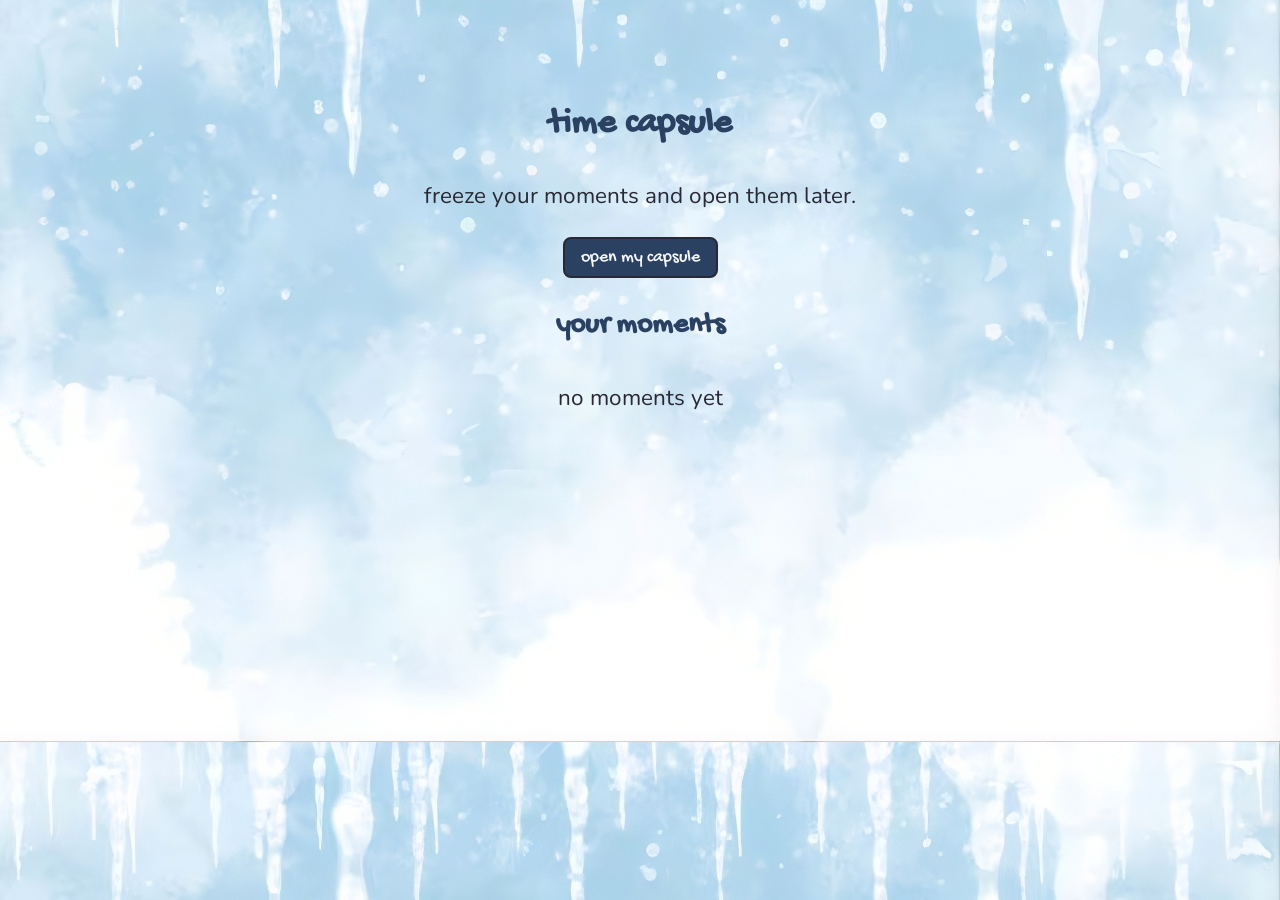
==== home.html @ cf1de0c2 "home" ====
<!DOCTYPE html>
<html lang="en">
<head>
  <meta charset="UTF-8">
  <title>time capsule</title>

  <link rel="stylesheet" href="https://fonts.googleapis.com/css2?family=Gochi+Hand&family=Nunito:wght@400;700&display=swap">
  <link rel="stylesheet" href="style.css">

  <style>
    .home { max-width: 600px; margin: 0 auto; padding: 8vh 24px; text-align: center; }
    .home ul { list-style: none; padding: 0; }
    .home li { padding: 6px 0; }
  </style>
</head>
<body id = "homepage">
  <main class="home">
    <h1>time capsule</h1>
    <p>freeze your moments and open them later.</p>

    <button id="open">open my capsule</button>

    <h2>your moments</h2>
    <ul id="moments"></ul>
  </main>

  <script>
    document.getElementById("open").addEventListener("click", function () {
      location.href = "index.html";
    });
    const list = document.getElementById("moments");
    let tabs = [];
    try {
      const saved = JSON.parse(localStorage.getItem("timeCapsule"));
      if (saved && saved.tabs) tabs = saved.tabs;
    } catch (e) {}

    if (!tabs.length) {
      const li = document.createElement("li");
      li.textContent = "no moments yet";
      list.appendChild(li);
    }

    tabs.forEach(function (tab) {
      const n = tab.photos.length;
      let text = tab.name + " · " + n + " photo" + (n === 1 ? "" : "s");
      if (tab.sealedUntil && Date.now() < tab.sealedUntil) {
        text += " · sealed until " + new Date(tab.sealedUntil).toLocaleString();
      }
      const li = document.createElement("li");
      li.textContent = text;
      list.appendChild(li);
    });
  </script>
</body>
</html>
---- style.css ----
:root {
    --main: #2b4162;
    --secondary: #68d8f4;
    --light: #f8fafc;
    --dark: #282934;

    --heading: 4vh;
    --subheading: 3.25vh;
    --body: 2.5vh;

    --heading-font: "Gochi Hand", cursive;
    --body-font: "Nunito", sans-serif;
    --dot-color: #b8c4d6;
    --dot-size: 1.5px;
    --dot-gap: 24px;
}

body {
    margin: 0;
    padding-bottom: 60px;
    background: var(--light);
    color: var(--dark);
    font-family: var(--body-font);
    font-size: var(--body);
    line-height: 1.6;
}

h1 {
    font-family: var(--heading-font);
    font-size: var(--heading);
    color: var(--main);
    text-align: center;
}
h1 a{
    color: inherit;
    text-decoration: none;
}
h1 a:hover {
    text-decoration: underline;
}

h2 {
    font-family: var(--heading-font);
    font-size: var(--subheading);
    color: var(--main);
}

button,
input[type="file"]::file-selector-button {
    background: var(--main);
    color: var(--light);
    border: 2px solid var(--dark);
    border-radius: 8px;
    padding: 8px 16px;
    font-family: var(--heading-font);
    font-size: 18px;
    cursor: pointer;
}

button:hover,
input[type="file"]::file-selector-button:hover {
    background: var(--secondary);
    color: var(--dark);
}

input[type="file"]::file-selector-button {
    margin-right: 12px;
}

input[type="text"] {
    padding: 8px 12px;
    border: 2px solid var(--dark);
    border-radius: 8px;
    font-family: var(--body-font);
    font-size: 16px;
    width: 260px;
}

.content {
    position: relative;
    padding: 0 24px 0 0;
}

.corner {
    position: absolute;
    top: 28px;
    z-index: 5;
    display: flex;
    align-items: center;
    gap: 10px;
}
.corner-left  { left: 16px; }
.corner-right { right: 16px; }

.bar-label {
    font-family: var(--heading-font);
    font-size: 20px;
    color: var(--main);
}

.topbar {
    padding: 16px 24px;
    display: flex;
    gap: 12px;
    align-items: center;
    justify-content: center;
    flex-wrap: wrap;
}

.bar-center {
    display: flex;
    flex-wrap: wrap;
    align-items: center;
    justify-content: center;
    gap: 12px;
}

.desk {
    display: flex;
    align-items: flex-start;
    max-width: 1200px;
    margin: 0 auto;
    padding-left: 16px;
}

#pages {
    flex: 1;
    min-width: 0;
}
#tabList {
    display: flex;
    flex-direction: column;
    align-items: flex-end;
    gap: 10px;
    width: 150px;
    flex-shrink: 0;
    margin-top: 40px;
    margin-right: -16px;
    position: relative;
    z-index: 0;
}

.tab {
    position: relative;
    z-index: 0;
    display: flex;
    align-items: center;
    justify-content: flex-start;
    gap: 4px;
    width: 150px;
    padding: 14px 28px 14px 14px;
    border: 2px solid var(--dark);
    border-right: none;
    border-radius: 14px 0 0 14px;
    box-shadow: -3px 3px 5px rgba(0, 0, 0, 0.2);
    text-align: left;
    font-size: 18px;
    white-space: nowrap;
    overflow: hidden;
    text-overflow: ellipsis;
    color: var(--dark);
    cursor: pointer;
    transition: transform 0.15s;
}
.tab:hover  { transform: translateX(-8px); }
.tab.active { transform: translateX(-16px); }

/* colors repeat every 4 tabs */
.tab:nth-child(4n+1) { background: #ade8f4; }
.tab:nth-child(4n+2) { background: #caf0f8; }
.tab:nth-child(4n+3) { background: #90e0ef; }
.tab:nth-child(4n+4) { background: #0077b6; }

.tab-label {
    flex: 1;
    min-width: 0;
    overflow: hidden;
    text-overflow: ellipsis;
    white-space: nowrap;
}

.tab-lock {
    margin-right: 4px;
    font-size: 14px;
}

.tab-edit,
.tab-delete {
    flex-shrink: 0;
    width: 22px;
    height: 22px;
    padding: 0;
    line-height: 1;
    border: none;
    border-radius: 50%;
    background: rgba(0, 0, 0, 0.12);
    color: var(--dark);
    opacity: 0;
    transition: opacity 0.15s;
}
.tab-edit   { font-size: 13px; }
.tab-delete { font-size: 16px; }

.tab:hover .tab-edit,
.tab:hover .tab-delete,
.tab.active .tab-edit,
.tab.active .tab-delete {
    opacity: 1;
}

.tab-edit:hover   { background: var(--secondary); }
.tab-delete:hover { background: #e5534b; color: white; }
.page {
    display: none;
    position: relative;
    z-index: 1;
    box-sizing: border-box;
    max-width: 1000px;
    height: max(760px, 85vh);
    overflow: hidden;
    margin: 0 0 60px;
    padding: 36px 56px 48px;

    border: 16px solid var(--main);
    border-radius: 15px;

    background-color: #fffdf6;
    background-image:
        linear-gradient(
            to right,
            transparent 44%,
            rgba(0, 0, 0, 0.05) 49%,
            rgba(0, 0, 0, 0.14) 50%,
            rgba(0, 0, 0, 0.05) 51%,
            transparent 56%
        ),
        radial-gradient(var(--dot-color) var(--dot-size), transparent var(--dot-size));
    background-size: 100% 100%, var(--dot-gap) var(--dot-gap);
    background-position: 0 0, 12px 12px;

    box-shadow:
        inset 10px 0 8px -8px rgba(0, 0, 0, 0.25),
        inset -10px 0 8px -8px rgba(0, 0, 0, 0.25),
        8px 14px 28px rgba(0, 0, 0, 0.35);
}

.page.active {
    display: block;
}
.page h2 {
    display: inline-block;
    margin: 0 0 8px;
    padding: 4px 18px;
    background: var(--secondary);
    color: var(--dark);
    line-height: 1.3;
    text-align: left;
    transform: rotate(-2deg);
    box-shadow: 0 2px 4px rgba(0, 0, 0, 0.25);
}

.board {
    position: absolute;
    inset: 0;
    z-index: 0;
}

.polaroid {
    position: absolute;
    display: block;
    width: 220px;
    margin: 0;
    padding: 12px 12px 40px;
    background: white;
    box-shadow: 0 4px 10px rgba(0, 0, 0, 0.3);
    text-align: center;
    cursor: grab;
    touch-action: none;
    user-select: none;
    -webkit-user-select: none;
    transition: transform 0.2s;
    animation: polaroidIn 0.6s ease-out backwards;
    animation-delay: calc(var(--i, 0) * 0.1s);
}

.polaroid:hover {
    box-shadow: 0 8px 18px rgba(0, 0, 0, 0.35);
}

.polaroid.dragging {
    transition: none;
    cursor: grabbing;
}

.polaroid.selected {
    outline: 2px dashed var(--secondary);
    outline-offset: 6px;
}

/* strip of tape */
.polaroid::before {
    content: "";
    position: absolute;
    top: -12px;
    left: 50%;
    width: 70px;
    height: 24px;
    transform: translateX(-50%) rotate(-4deg);
    background: rgba(104, 216, 244, 0.55);
}

.polaroid img {
    width: 100%;
    height: 200px;
    object-fit: cover;
    -webkit-user-drag: none;
}

.polaroid p {
    margin: 8px 0 0;
    font-family: var(--heading-font);
    font-size: 22px;
    line-height: 1.3;
}

.polaroid .caption-input {
    display: block;
    box-sizing: border-box;
    width: 100%;
    margin: 8px 0 0;
    padding: 2px 6px;
    border: 2px dashed var(--main);
    border-radius: 6px;
    background: #fffdf6;
    font-family: var(--heading-font);
    font-size: 22px;
    line-height: 1.3;
    text-align: center;
    color: var(--dark);
    user-select: text;
    -webkit-user-select: text;
}
.polaroid .caption-input:focus {
    outline: none;
    border-style: solid;
    border-color: var(--secondary);
}

.rot-handle {
    display: none;
    position: absolute;
    z-index: 3;
    width: 18px;
    height: 18px;
    box-sizing: border-box;
    border: 2px solid var(--main);
    border-radius: 50%;
    background: white;
    cursor: grab;
    touch-action: none;
    transform: translate(-50%, -50%) scale(calc(1 / var(--s, 1)));
}
.rot-handle:hover { background: var(--secondary); }
.rot-handle.tl { left: 0;    top: 0; }
.rot-handle.tr { left: 100%; top: 0; }
.rot-handle.bl { left: 0;    top: 100%; }
.rot-handle.br { left: 100%; top: 100%; }

.polaroid-tools {
    display: none;
    position: absolute;
    top: 100%;
    left: 50%;
    z-index: 3;
    gap: 8px;
    margin-top: 16px;
    transform: translateX(-50%) scale(calc(1 / var(--s, 1)));
    transform-origin: top center;
}
.polaroid-tools button {
    width: 32px;
    height: 32px;
    padding: 0;
    display: flex;
    align-items: center;
    justify-content: center;
    border-radius: 50%;
    font-family: var(--body-font);
    font-size: 20px;
    line-height: 1;
}

.polaroid.selected .rot-handle  { display: block; }
.polaroid.selected .polaroid-tools { display: flex; }

.photo-menu {
    position: fixed;
    z-index: 1000;
    display: flex;
    flex-direction: column;
    min-width: 150px;
    padding: 4px;
    background: white;
    border: 2px solid var(--dark);
    border-radius: 10px;
    box-shadow: 4px 4px 0 rgba(40, 41, 52, 0.2);
}
.photo-menu button {
    padding: 8px 12px;
    border: none;
    border-radius: 6px;
    background: transparent;
    color: var(--dark);
    font-size: 18px;
    text-align: left;
}
.photo-menu button:hover {
    background: var(--secondary);
    color: var(--dark);
}
.photo-menu button.danger:hover {
    background: #e5534b;
    color: white;
}

.page-lock {
    position: absolute;
    inset: 0;
    z-index: 100000;
    display: flex;
    align-items: center;
    justify-content: center;
    background: linear-gradient(160deg, rgba(235, 246, 254, 0.97), rgba(219, 235, 250, 0.97));
    backdrop-filter: blur(8px);
    -webkit-backdrop-filter: blur(8px);
}

.lock-card {
    padding: 24px 32px;
    background: white;
    border: 3px solid var(--main);
    border-radius: 24px;
    box-shadow: 0 8px 24px rgba(43, 65, 98, 0.2);
    text-align: center;
}

.page .lock-card h2 {
    display: block;
    margin: 0 0 8px;
    padding: 0;
    background: none;
    box-shadow: none;
    transform: none;
    text-align: left;
}

.lock-card p {
    margin: 6px 0;
    font-size: 18px;
    line-height: 1.5;
}

.lock-card .countdown {
    margin-top: 12px;
    font-family: var(--heading-font);
    font-size: 30px;
    color: var(--main);
}

.lock-card button {
    margin-top: 12px;
}
.flip-wrap {
    contain: layout paint;
}

@keyframes polaroidIn {
    from { opacity: 0; translate: 0 20px; }
    to   { opacity: 1; translate: 0 0; }
}

@media (max-width: 700px) {
    #tabList { width: 90px; }
    .tab     { font-size: 14px; }
    .page {
        background-image:
            radial-gradient(var(--dot-color) var(--dot-size), transparent var(--dot-size));
        background-size: var(--dot-gap) var(--dot-gap);
        background-position: 12px 12px;
    }
}

#homepage {
    background-image: url(icicle.jpeg);
    background-size: cover;
    background-position: center;
    background-color: #F8FAFC;
}
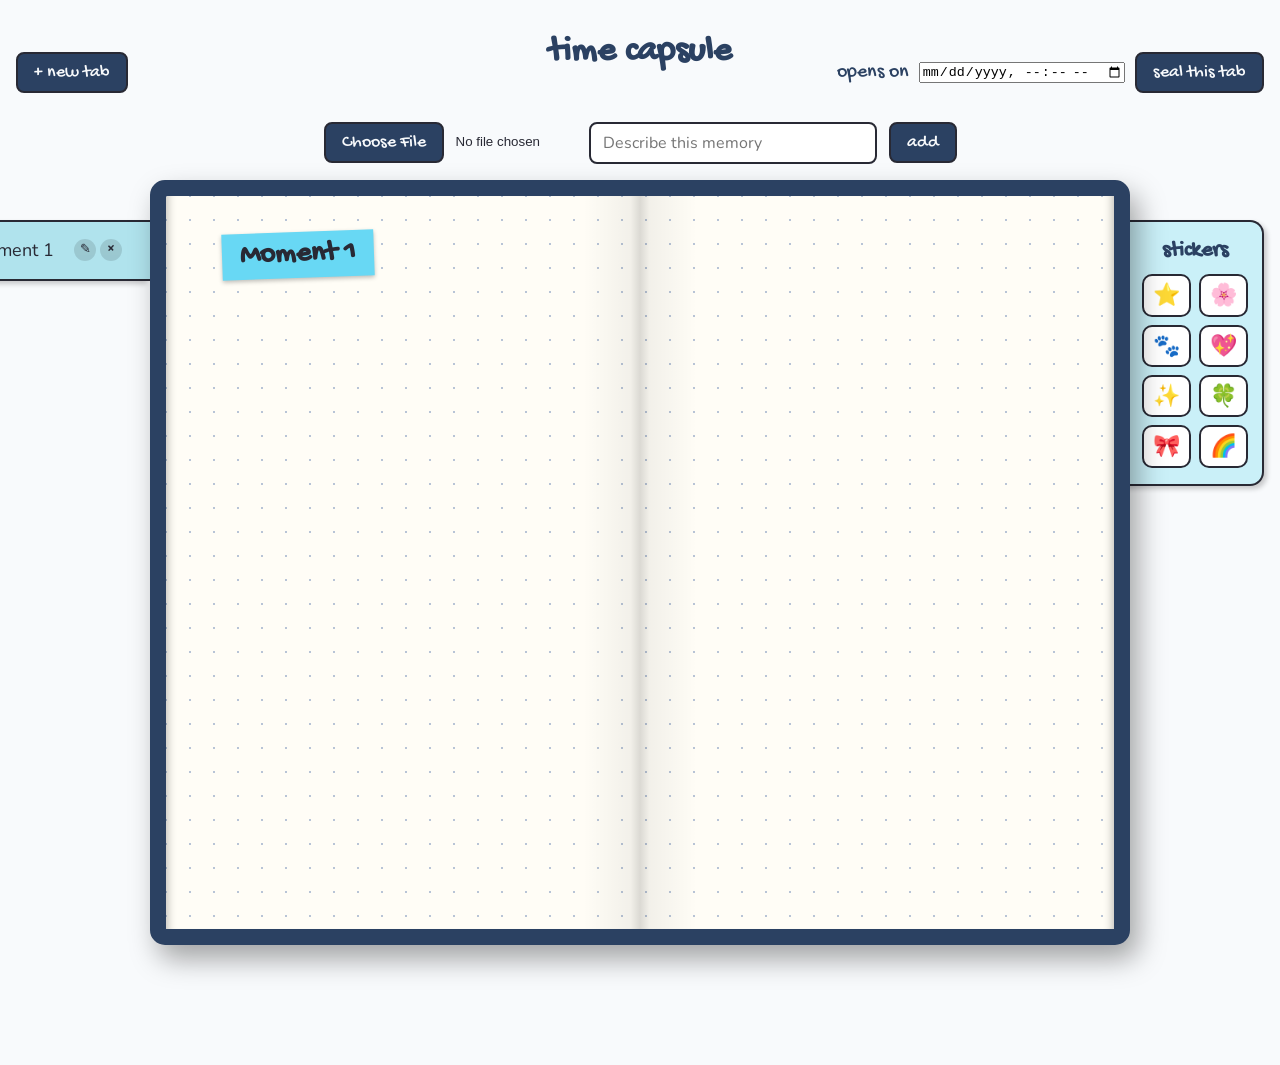
==== commit a5e00265: "rename" ====
--- a/home.html
+++ b/home.html
@@ -4,53 +4,51 @@
   <meta charset="UTF-8">
   <title>time capsule</title>
 
+  <link rel="preconnect" href="https://fonts.googleapis.com">
+  <link rel="preconnect" href="https://fonts.gstatic.com" crossorigin>
   <link rel="stylesheet" href="https://fonts.googleapis.com/css2?family=Gochi+Hand&family=Nunito:wght@400;700&display=swap">
   <link rel="stylesheet" href="style.css">
+</head>
+<body>
+  <main class="content">
+    <div class="corner corner-left">
+      <button id="newTab">+ new tab</button>
+    </div>
+    <div class="corner corner-right">
+      <label for="openDate" class="bar-label">opens on</label>
+      <input type="datetime-local" id="openDate">
+      <button id="seal">seal this tab</button>
+    </div>
 
-  <style>
-    .home { max-width: 600px; margin: 0 auto; padding: 8vh 24px; text-align: center; }
-    .home ul { list-style: none; padding: 0; }
-    .home li { padding: 6px 0; }
-  </style>
-</head>
-<body id = "homepage">
-  <main class="home">
-    <h1>time capsule</h1>
-    <p>freeze your moments and open them later.</p>
-
-    <button id="open">open my capsule</button>
-
-    <h2>your moments</h2>
-    <ul id="moments"></ul>
+    <h1><a href="index.html">time capsule</a></h1>
+    <div class="topbar">
+      <div class="bar-center">
+        <input type="file" id="photo" accept="image/*" aria-label="Choose a photo">
+        <input type="text" id="caption" placeholder="Describe this memory" aria-label="Photo description">
+        <button id="add">add</button>
+      </div>
+    </div>
+    <div class="desk">
+      <div id="tabList"></div>
+      <div id="pages"></div>
+      <aside id="stickerBar" aria-label="Stickers">
+        <h3>stickers</h3>
+        <div class="sticker-grid">
+          <button type="button" class="sticker-btn" data-sticker="⭐">⭐</button>
+          <button type="button" class="sticker-btn" data-sticker="🌸">🌸</button>
+          <button type="button" class="sticker-btn" data-sticker="🐾">🐾</button>
+          <button type="button" class="sticker-btn" data-sticker="💖">💖</button>
+          <button type="button" class="sticker-btn" data-sticker="✨">✨</button>
+          <button type="button" class="sticker-btn" data-sticker="🍀">🍀</button>
+          <button type="button" class="sticker-btn" data-sticker="🎀">🎀</button>
+          <button type="button" class="sticker-btn" data-sticker="🌈">🌈</button>
+        </div>
+      </aside>
+    </div>
   </main>
-
-  <script>
-    document.getElementById("open").addEventListener("click", function () {
-      location.href = "index.html";
-    });
-    const list = document.getElementById("moments");
-    let tabs = [];
-    try {
-      const saved = JSON.parse(localStorage.getItem("timeCapsule"));
-      if (saved && saved.tabs) tabs = saved.tabs;
-    } catch (e) {}
-
-    if (!tabs.length) {
-      const li = document.createElement("li");
-      li.textContent = "no moments yet";
-      list.appendChild(li);
-    }
-
-    tabs.forEach(function (tab) {
-      const n = tab.photos.length;
-      let text = tab.name + " · " + n + " photo" + (n === 1 ? "" : "s");
-      if (tab.sealedUntil && Date.now() < tab.sealedUntil) {
-        text += " · sealed until " + new Date(tab.sealedUntil).toLocaleString();
-      }
-      const li = document.createElement("li");
-      li.textContent = text;
-      list.appendChild(li);
-    });
-  </script>
+  <template id="pageTemplate">
+    <h2>Moment</h2>
+  </template>
+  <script src="script.js"></script>
 </body>
 </html>
--- a/style.css
+++ b/style.css
@@ -78,7 +78,7 @@
 
 .content {
     position: relative;
-    padding: 0 24px 0 0;
+    padding: 0 16px;
 }
 
 .corner {
@@ -114,19 +114,114 @@
     justify-content: center;
     gap: 12px;
 }
-
 .desk {
     display: flex;
+    justify-content: center;
     align-items: flex-start;
-    max-width: 1200px;
+    max-width: 1360px;
     margin: 0 auto;
-    padding-left: 16px;
-}
-
+    padding: 0;
+}
 #pages {
-    flex: 1;
+    flex: 1 1 auto;
+    max-width: 1000px;
     min-width: 0;
 }
+#stickerBar {
+    display: flex;
+    flex-direction: column;
+    align-items: center;
+    gap: 10px;
+    width: 150px;
+    box-sizing: border-box;
+    flex-shrink: 0;
+    margin-top: 40px;
+    margin-left: -16px;
+    padding: 16px 14px 16px 28px;
+    background: #caf0f8;
+    border: 2px solid var(--dark);
+    border-left: none;
+    border-radius: 0 14px 14px 0;
+    box-shadow: 3px 3px 5px rgba(0, 0, 0, 0.2);
+    position: relative;
+    z-index: 0;
+}
+
+#stickerBar h3 {
+    margin: 0;
+    font-family: var(--heading-font);
+    font-size: 22px;
+    color: var(--main);
+    line-height: 1.2;
+}
+
+.sticker-grid {
+    display: grid;
+    grid-template-columns: repeat(2, 1fr);
+    gap: 8px;
+    width: 100%;
+}
+
+.sticker-btn {
+    padding: 6px 0;
+    background: white;
+    border: 2px solid var(--dark);
+    border-radius: 10px;
+    font-family: var(--body-font);
+    font-size: 22px;
+    line-height: 1.2;
+    cursor: pointer;
+    transition: transform 0.15s;
+}
+
+.sticker-btn:hover {
+    background: var(--secondary);
+    transform: scale(1.08) rotate(4deg);
+}
+.sticker-item {
+    position: absolute;
+    display: flex;
+    align-items: center;
+    justify-content: center;
+    width: 72px;
+    height: 72px;
+    font-size: 54px;
+    line-height: 1;
+    cursor: grab;
+    touch-action: none;
+    user-select: none;
+    -webkit-user-select: none;
+    filter: drop-shadow(0 3px 5px rgba(0, 0, 0, 0.25));
+    transition: transform 0.2s;
+    animation: polaroidIn 0.4s ease-out backwards;
+}
+
+.sticker-item.dragging {
+    transition: none;
+    cursor: grabbing;
+}
+
+.sticker-item.selected {
+    outline: 2px dashed var(--secondary);
+    outline-offset: 6px;
+    border-radius: 8px;
+}
+
+.sticker-item.selected .rot-handle     { display: block; }
+.sticker-item.selected .polaroid-tools { display: flex; }
+@media (max-width: 850px) {
+    #tabList    { width: 90px; }
+    #stickerBar { width: 95px; padding-left: 20px; }
+    .tab        { font-size: 14px; }
+    .sticker-btn { font-size: 18px; }
+    .page {
+        background-image:
+            radial-gradient(var(--dot-color) var(--dot-size), transparent var(--dot-size));
+        background-size: var(--dot-gap) var(--dot-gap);
+        background-position: 12px 12px;
+    }
+}
+
 #tabList {
     display: flex;
     flex-direction: column;
@@ -165,11 +260,10 @@
 .tab:hover  { transform: translateX(-8px); }
 .tab.active { transform: translateX(-16px); }
 
-/* colors repeat every 4 tabs */
-.tab:nth-child(4n+1) { background: #ade8f4; }
+.tab:nth-child(4n+1) { background: #b0e3ed; }
 .tab:nth-child(4n+2) { background: #caf0f8; }
 .tab:nth-child(4n+3) { background: #90e0ef; }
-.tab:nth-child(4n+4) { background: #0077b6; }
+.tab:nth-child(4n+4) { background: #4faddf; }
 
 .tab-label {
     flex: 1;
@@ -297,7 +391,6 @@
     outline-offset: 6px;
 }
 
-/* strip of tape */
 .polaroid::before {
     content: "";
     position: absolute;
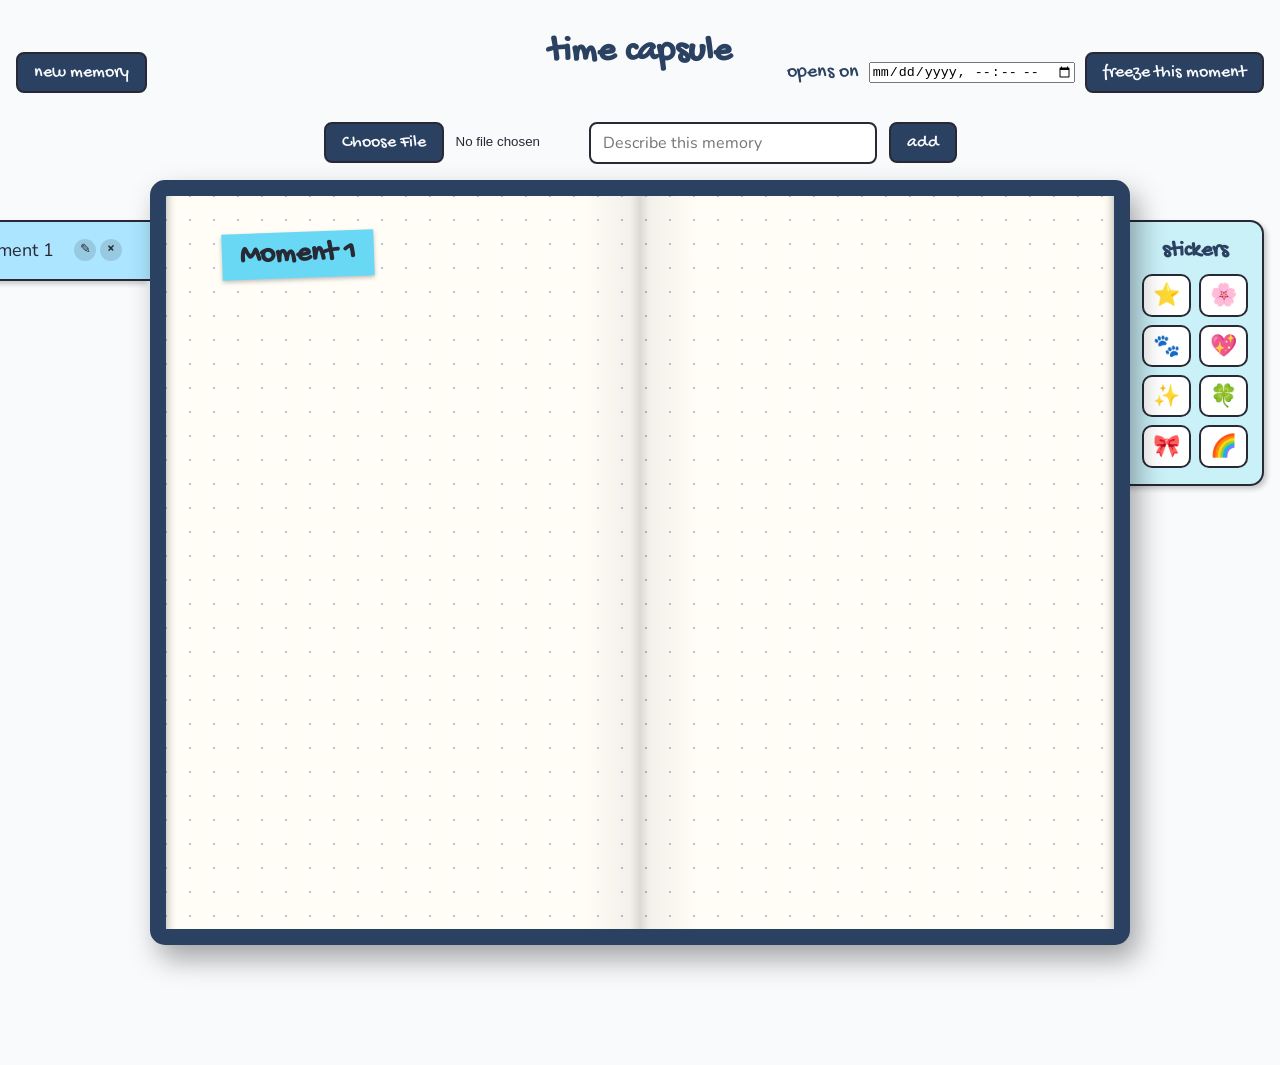
==== commit 596855ba: "styling" ====
--- a/home.html
+++ b/home.html
@@ -12,12 +12,12 @@
 <body>
   <main class="content">
     <div class="corner corner-left">
-      <button id="newTab">+ new tab</button>
+      <button id="newTab">new memory</button>
     </div>
     <div class="corner corner-right">
       <label for="openDate" class="bar-label">opens on</label>
       <input type="datetime-local" id="openDate">
-      <button id="seal">seal this tab</button>
+      <button id="seal">freeze this moment</button>
     </div>
 
     <h1><a href="index.html">time capsule</a></h1>
--- a/style.css
+++ b/style.css
@@ -260,7 +260,7 @@
 .tab:hover  { transform: translateX(-8px); }
 .tab.active { transform: translateX(-16px); }
 
-.tab:nth-child(4n+1) { background: #b0e3ed; }
+.tab:nth-child(4n+1) { background: #ace5ff; }
 .tab:nth-child(4n+2) { background: #caf0f8; }
 .tab:nth-child(4n+3) { background: #90e0ef; }
 .tab:nth-child(4n+4) { background: #4faddf; }
@@ -584,8 +584,40 @@
 }
 
 #homepage {
+    min-height: 100vh;
+    box-sizing: border-box;
     background-image: url(icicle.jpeg);
     background-size: cover;
     background-position: center;
-    background-color: #F8FAFC;
+    background-repeat: no-repeat;
+    background-attachment: fixed;
+    background-color: #f8fafc;
+}
+#snowContainer {
+    position: fixed;
+    inset: 0;
+    pointer-events: none;
+    z-index: 9999;
+    overflow: hidden;
+}
+
+.snowflake {
+    position: absolute;
+    top: -30px;
+    color: #e6f5f8;
+    -webkit-text-stroke: 0.1px #cfe1fa;
+    user-select: none;
+    animation: snowfall linear forwards;
+}
+
+@keyframes snowfall {
+    0% {
+        transform: translateY(0) translateX(0) rotate(0deg);
+    }
+    50% {
+        transform: translateY(50vh) translateX(var(--sway, 20px)) rotate(180deg);
+    }
+    100% {
+        transform: translateY(105vh) translateX(0) rotate(360deg);
+    }
 }
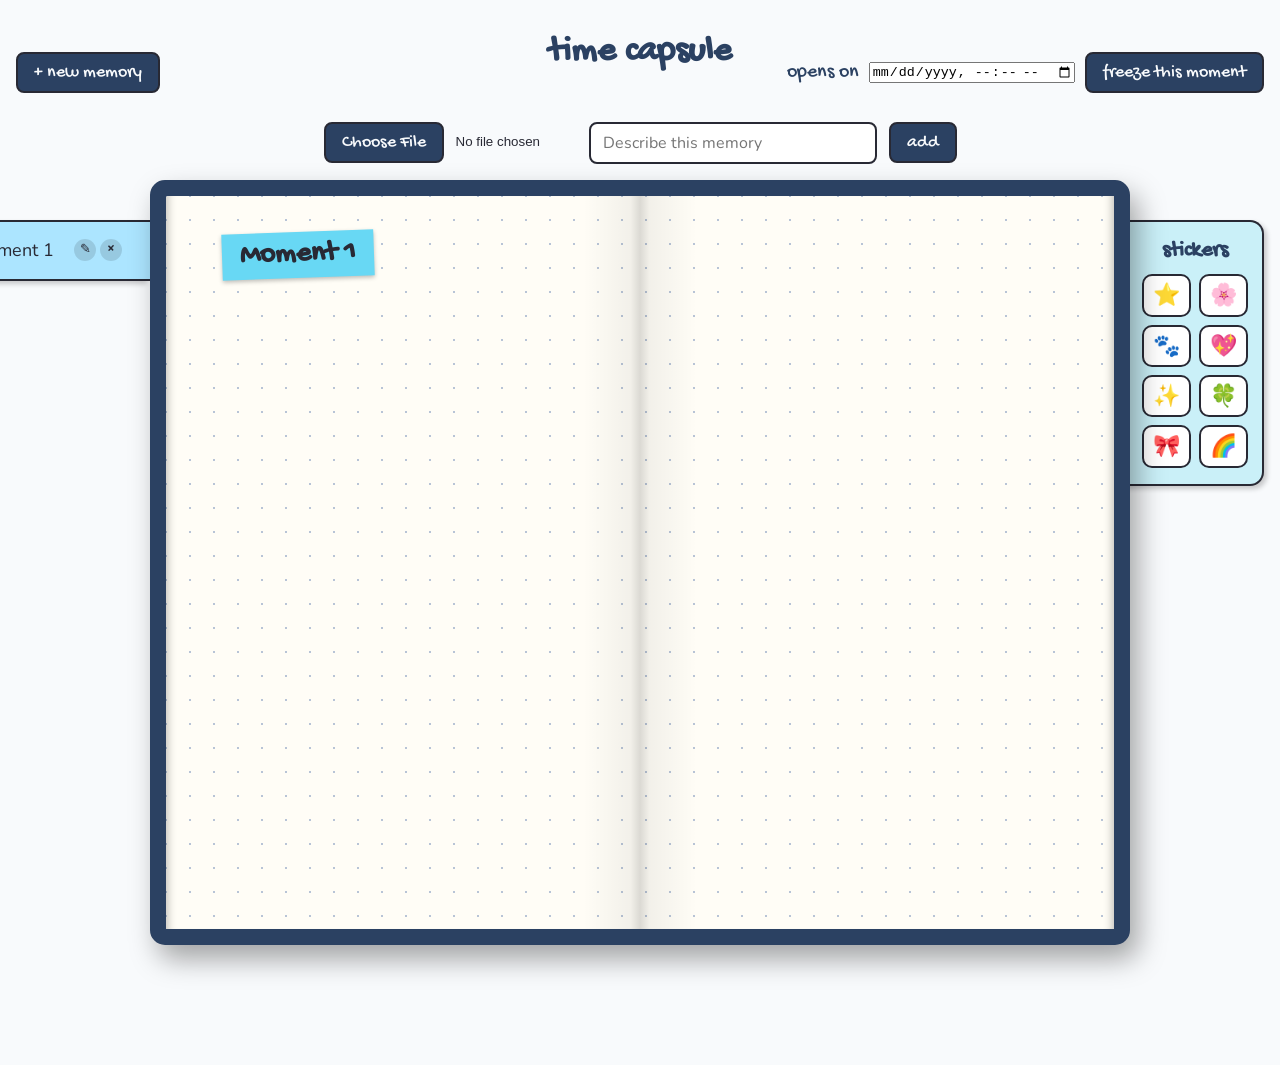
==== commit e0f4b428: "style" ====
--- a/home.html
+++ b/home.html
@@ -12,7 +12,7 @@
 <body>
   <main class="content">
     <div class="corner corner-left">
-      <button id="newTab">new memory</button>
+      <button id="newTab">+ new memory</button>
     </div>
     <div class="corner corner-right">
       <label for="openDate" class="bar-label">opens on</label>
--- a/style.css
+++ b/style.css
@@ -587,11 +587,11 @@
     min-height: 100vh;
     box-sizing: border-box;
     background-image: url(icicle.jpeg);
-    background-size: cover;
-    background-position: center;
+    background-size: 100% 100%;
+    background-position: top center;
     background-repeat: no-repeat;
     background-attachment: fixed;
-    background-color: #f8fafc;
+    background-color: #F8FAFC;
 }
 #snowContainer {
     position: fixed;
